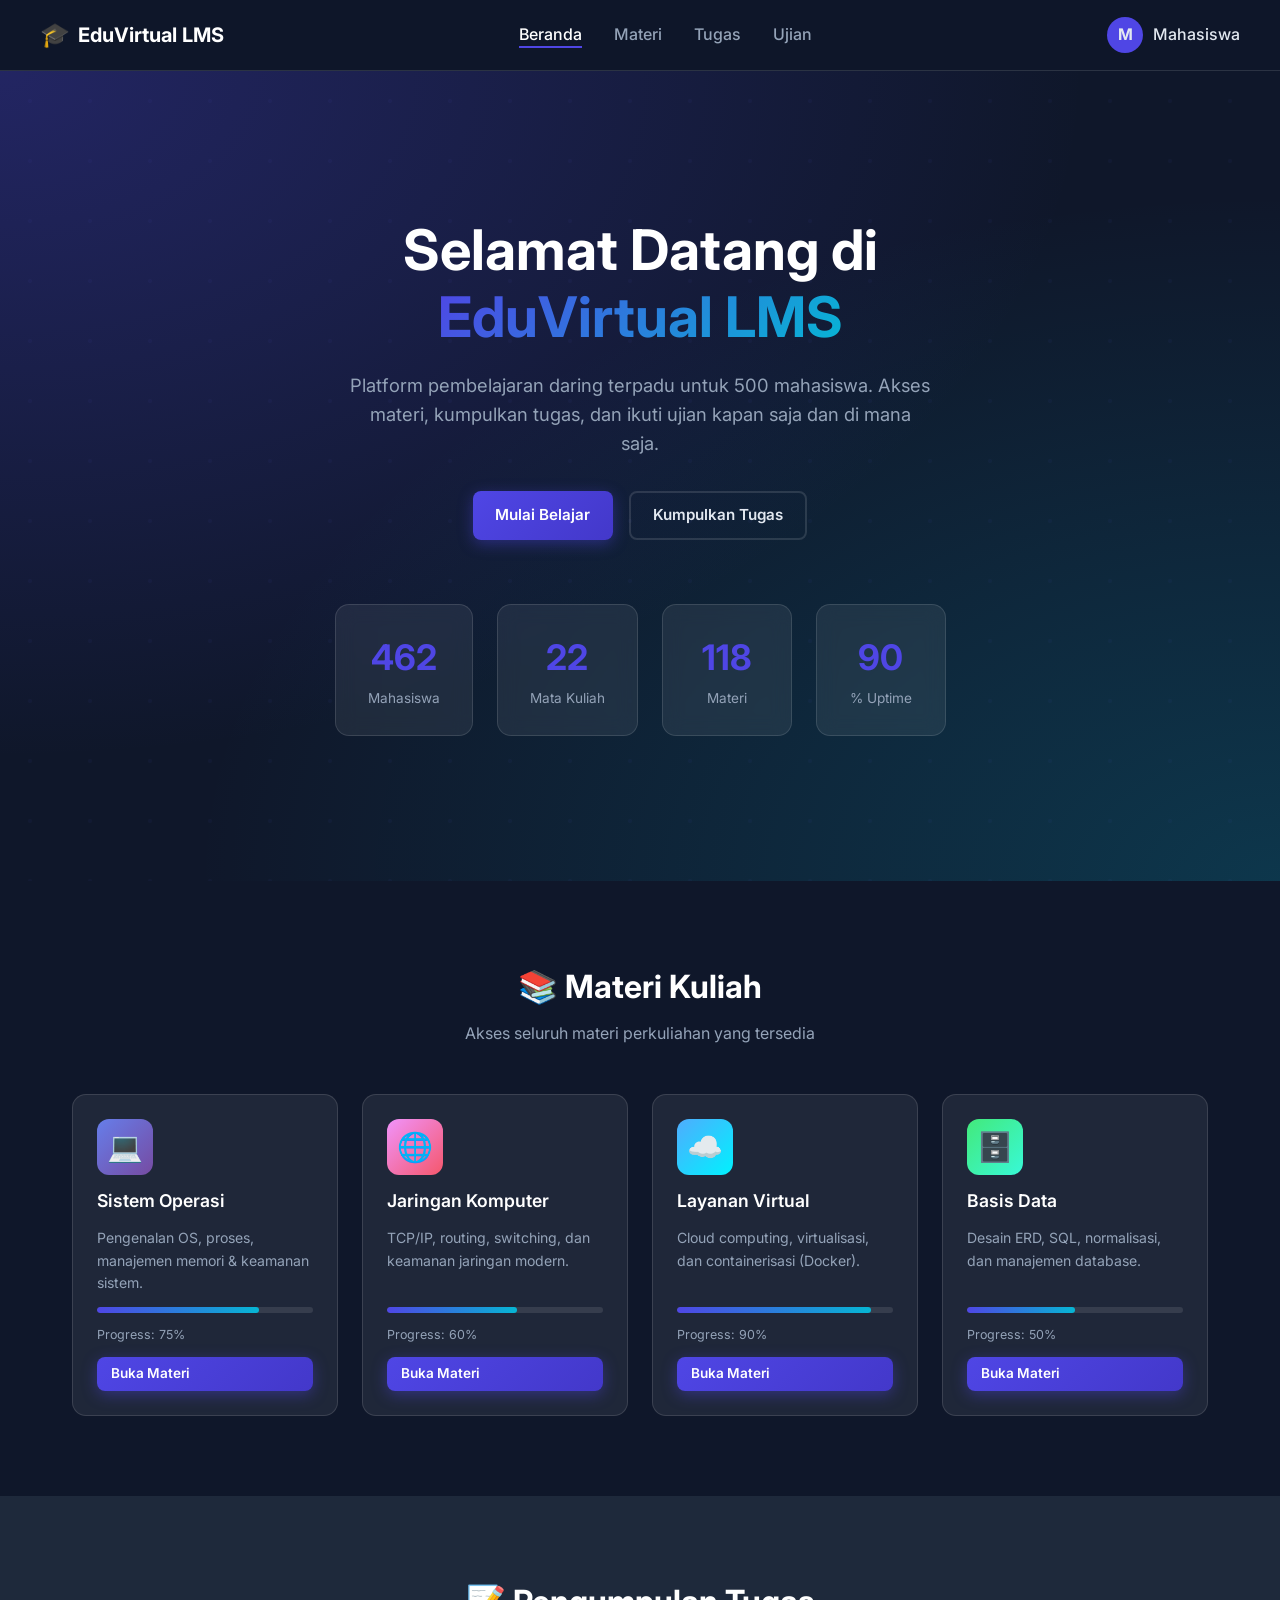
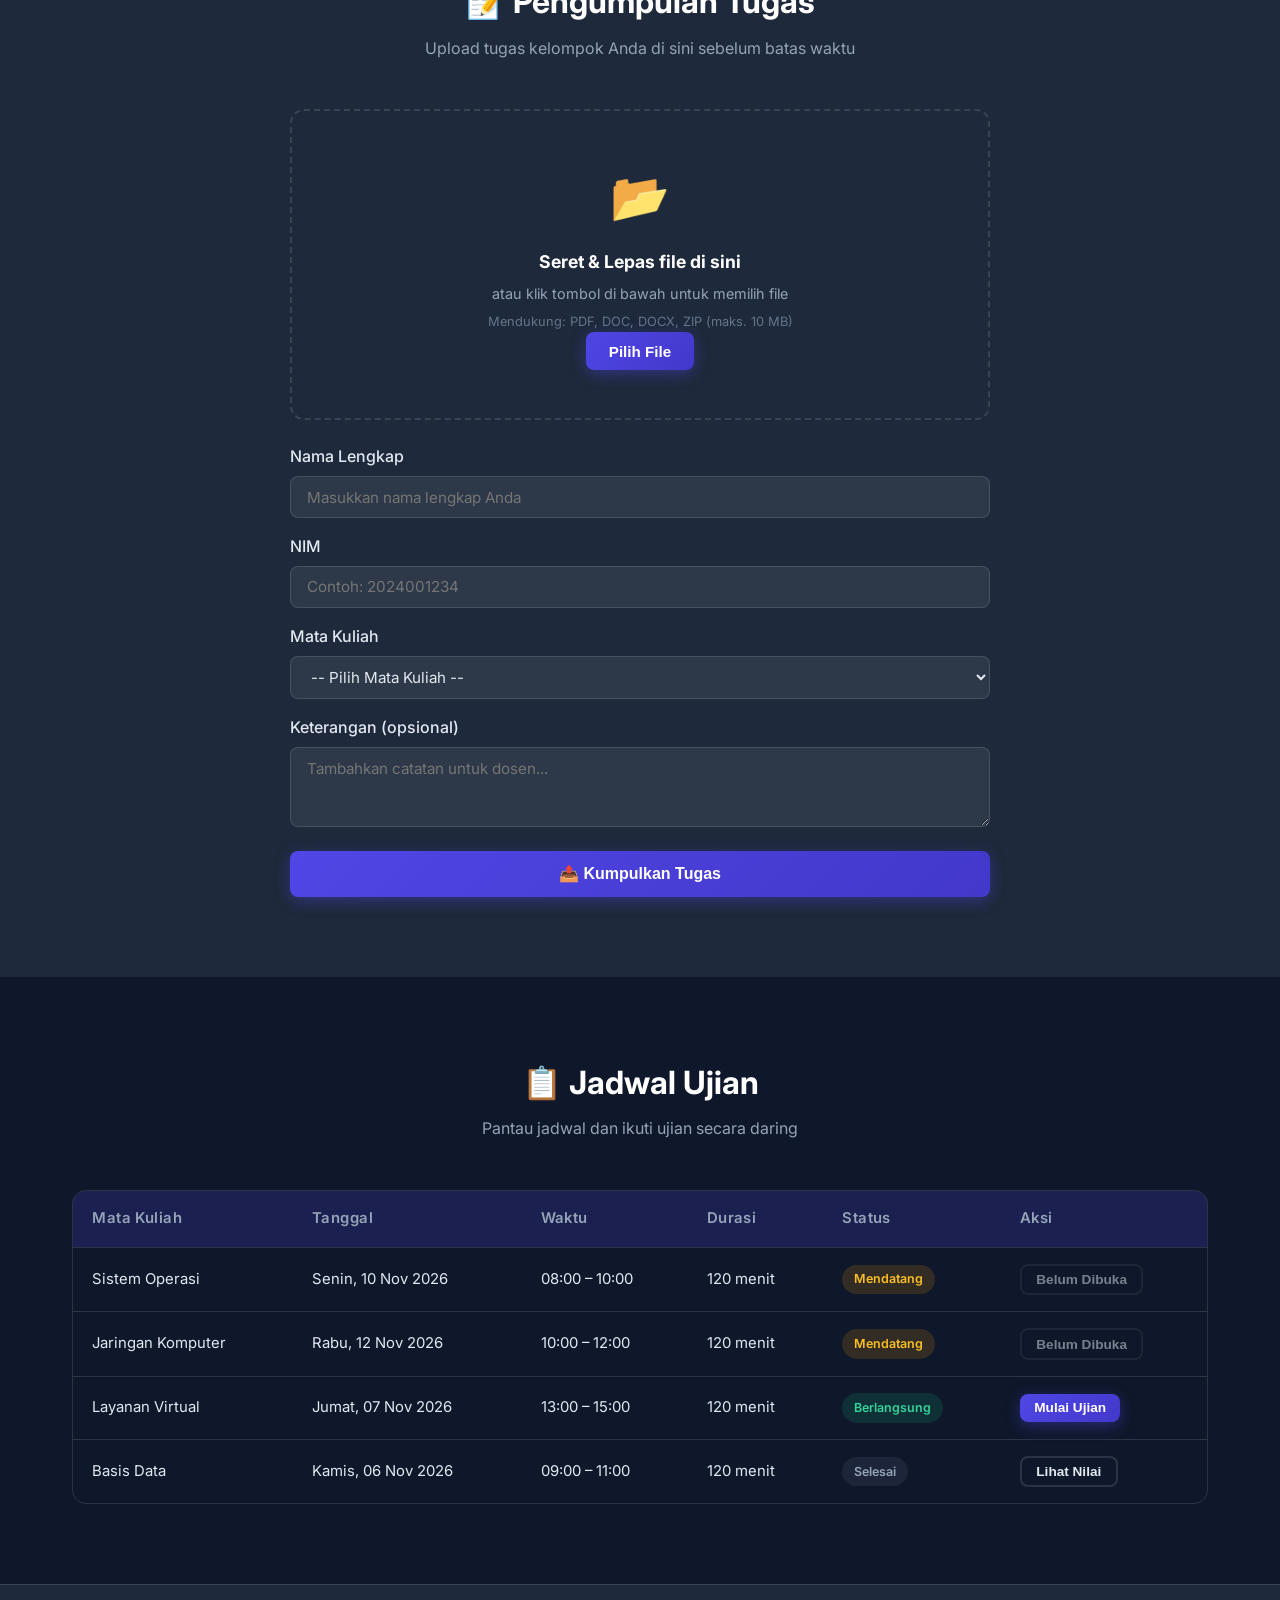
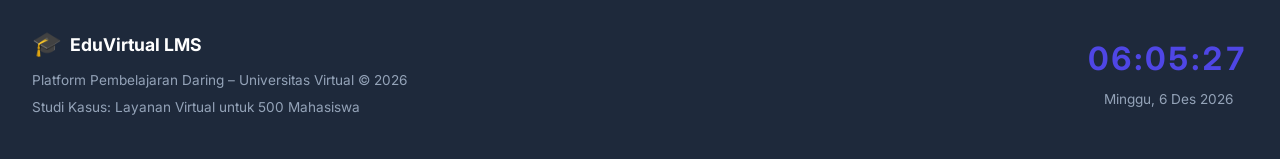
==== html/index.html @ 000f56fe "tampilan awal" ====
<!DOCTYPE html>
<html lang="id">
<head>
  <meta charset="UTF-8" />
  <meta name="viewport" content="width=device-width, initial-scale=1.0" />
  <title>Portal LMS – Pembelajaran Virtual</title>
  <link rel="stylesheet" href="style.css" />
</head>
<body>

  <!-- HEADER / NAVBAR -->
  <nav class="navbar">
    <div class="nav-brand">
      <span class="nav-icon">🎓</span>
      <span>EduVirtual LMS</span>
    </div>
    <ul class="nav-links">
      <li><a href="#beranda" class="active">Beranda</a></li>
      <li><a href="#materi">Materi</a></li>
      <li><a href="#tugas">Tugas</a></li>
      <li><a href="#ujian">Ujian</a></li>
    </ul>
    <div class="nav-user">
      <span class="avatar">M</span>
      <span class="user-name">Mahasiswa</span>
    </div>
  </nav>

  <!-- HERO SECTION -->
  <section class="hero" id="beranda">
    <div class="hero-content">
      <h1>Selamat Datang di <span class="highlight">EduVirtual LMS</span></h1>
      <p>Platform pembelajaran daring terpadu untuk 500 mahasiswa. Akses materi, kumpulkan tugas, dan ikuti ujian kapan saja dan di mana saja.</p>
      <div class="hero-buttons">
        <a href="#materi" class="btn btn-primary">Mulai Belajar</a>
        <a href="#tugas" class="btn btn-outline">Kumpulkan Tugas</a>
      </div>
    </div>
    <div class="hero-stats">
      <div class="stat-card">
        <span class="stat-number" data-target="500">0</span>
        <span class="stat-label">Mahasiswa</span>
      </div>
      <div class="stat-card">
        <span class="stat-number" data-target="24">0</span>
        <span class="stat-label">Mata Kuliah</span>
      </div>
      <div class="stat-card">
        <span class="stat-number" data-target="128">0</span>
        <span class="stat-label">Materi</span>
      </div>
      <div class="stat-card">
        <span class="stat-number" data-target="98">0</span>
        <span class="stat-label">% Uptime</span>
      </div>
    </div>
  </section>

  <!-- MATERI SECTION -->
  <section class="section" id="materi">
    <div class="section-header">
      <h2>📚 Materi Kuliah</h2>
      <p>Akses seluruh materi perkuliahan yang tersedia</p>
    </div>
    <div class="card-grid">
      <div class="course-card">
        <div class="course-icon" style="background: linear-gradient(135deg,#667eea,#764ba2);">💻</div>
        <h3>Sistem Operasi</h3>
        <p>Pengenalan OS, proses, manajemen memori & keamanan sistem.</p>
        <div class="progress-bar"><div class="progress" style="width:75%"></div></div>
        <span class="progress-label">Progress: 75%</span>
        <a href="#" class="btn btn-sm btn-primary">Buka Materi</a>
      </div>
      <div class="course-card">
        <div class="course-icon" style="background: linear-gradient(135deg,#f093fb,#f5576c);">🌐</div>
        <h3>Jaringan Komputer</h3>
        <p>TCP/IP, routing, switching, dan keamanan jaringan modern.</p>
        <div class="progress-bar"><div class="progress" style="width:60%"></div></div>
        <span class="progress-label">Progress: 60%</span>
        <a href="#" class="btn btn-sm btn-primary">Buka Materi</a>
      </div>
      <div class="course-card">
        <div class="course-icon" style="background: linear-gradient(135deg,#4facfe,#00f2fe);">☁️</div>
        <h3>Layanan Virtual</h3>
        <p>Cloud computing, virtualisasi, dan containerisasi (Docker).</p>
        <div class="progress-bar"><div class="progress" style="width:90%"></div></div>
        <span class="progress-label">Progress: 90%</span>
        <a href="#" class="btn btn-sm btn-primary">Buka Materi</a>
      </div>
      <div class="course-card">
        <div class="course-icon" style="background: linear-gradient(135deg,#43e97b,#38f9d7);">🗄️</div>
        <h3>Basis Data</h3>
        <p>Desain ERD, SQL, normalisasi, dan manajemen database.</p>
        <div class="progress-bar"><div class="progress" style="width:50%"></div></div>
        <span class="progress-label">Progress: 50%</span>
        <a href="#" class="btn btn-sm btn-primary">Buka Materi</a>
      </div>
    </div>
  </section>

  <!-- TUGAS SECTION -->
  <section class="section alt-bg" id="tugas">
    <div class="section-header">
      <h2>📝 Pengumpulan Tugas</h2>
      <p>Upload tugas kelompok Anda di sini sebelum batas waktu</p>
    </div>
    <div class="upload-wrapper">
      <div class="upload-box" id="dropZone">
        <div class="upload-icon">📂</div>
        <h3>Seret & Lepas file di sini</h3>
        <p>atau klik tombol di bawah untuk memilih file</p>
        <p class="upload-hint">Mendukung: PDF, DOC, DOCX, ZIP (maks. 10 MB)</p>
        <input type="file" id="fileInput" accept=".pdf,.doc,.docx,.zip" hidden />
        <button class="btn btn-primary" onclick="document.getElementById('fileInput').click()">Pilih File</button>
        <div id="fileInfo" class="file-info hidden"></div>
      </div>

      <div class="form-group">
        <label>Nama Lengkap</label>
        <input type="text" class="form-control" placeholder="Masukkan nama lengkap Anda" />
      </div>
      <div class="form-group">
        <label>NIM</label>
        <input type="text" class="form-control" placeholder="Contoh: 2024001234" />
      </div>
      <div class="form-group">
        <label>Mata Kuliah</label>
        <select class="form-control">
          <option>-- Pilih Mata Kuliah --</option>
          <option>Sistem Operasi</option>
          <option>Jaringan Komputer</option>
          <option>Layanan Virtual</option>
          <option>Basis Data</option>
        </select>
      </div>
      <div class="form-group">
        <label>Keterangan (opsional)</label>
        <textarea class="form-control" rows="3" placeholder="Tambahkan catatan untuk dosen..."></textarea>
      </div>
      <button class="btn btn-primary btn-full" id="submitBtn" onclick="submitTugas()">📤 Kumpulkan Tugas</button>
      <div id="successMsg" class="success-msg hidden">✅ Tugas berhasil dikumpulkan! Terima kasih.</div>
    </div>
  </section>

  <!-- UJIAN SECTION -->
  <section class="section" id="ujian">
    <div class="section-header">
      <h2>📋 Jadwal Ujian</h2>
      <p>Pantau jadwal dan ikuti ujian secara daring</p>
    </div>
    <div class="exam-table-wrapper">
      <table class="exam-table">
        <thead>
          <tr>
            <th>Mata Kuliah</th>
            <th>Tanggal</th>
            <th>Waktu</th>
            <th>Durasi</th>
            <th>Status</th>
            <th>Aksi</th>
          </tr>
        </thead>
        <tbody>
          <tr>
            <td>Sistem Operasi</td>
            <td>Senin, 10 Nov 2026</td>
            <td>08:00 – 10:00</td>
            <td>120 menit</td>
            <td><span class="badge badge-upcoming">Mendatang</span></td>
            <td><button class="btn btn-sm btn-outline" disabled>Belum Dibuka</button></td>
          </tr>
          <tr>
            <td>Jaringan Komputer</td>
            <td>Rabu, 12 Nov 2026</td>
            <td>10:00 – 12:00</td>
            <td>120 menit</td>
            <td><span class="badge badge-upcoming">Mendatang</span></td>
            <td><button class="btn btn-sm btn-outline" disabled>Belum Dibuka</button></td>
          </tr>
          <tr>
            <td>Layanan Virtual</td>
            <td>Jumat, 07 Nov 2026</td>
            <td>13:00 – 15:00</td>
            <td>120 menit</td>
            <td><span class="badge badge-open">Berlangsung</span></td>
            <td><button class="btn btn-sm btn-primary" onclick="alert('Ujian dimulai! Semangat 💪')">Mulai Ujian</button></td>
          </tr>
          <tr>
            <td>Basis Data</td>
            <td>Kamis, 06 Nov 2026</td>
            <td>09:00 – 11:00</td>
            <td>120 menit</td>
            <td><span class="badge badge-done">Selesai</span></td>
            <td><button class="btn btn-sm btn-outline">Lihat Nilai</button></td>
          </tr>
        </tbody>
      </table>
    </div>
  </section>

  <!-- FOOTER -->
  <footer class="footer">
    <div class="footer-content">
      <div class="footer-brand">
        <span class="nav-icon">🎓</span>
        <span>EduVirtual LMS</span>
      </div>
      <p>Platform Pembelajaran Daring – Universitas Virtual © 2026</p>
      <p>Studi Kasus: Layanan Virtual untuk 500 Mahasiswa</p>
    </div>
    <div class="footer-clock">
      <div id="clock" class="clock-display">--:--:--</div>
      <div id="clockDate" class="clock-date"></div>
    </div>
  </footer>

  <script src="script.js"></script>
</body>
</html>
---- html/style.css ----
/* =============================================
   EduVirtual LMS – style.css
   Tampilan Modern dengan Gradient & Glassmorphism
   ============================================= */

@import url('https://fonts.googleapis.com/css2?family=Inter:wght@300;400;500;600;700&display=swap');

/* ── RESET & BASE ── */
*, *::before, *::after { box-sizing: border-box; margin: 0; padding: 0; }

:root {
  --primary:   #4f46e5;
  --primary-h: #4338ca;
  --secondary: #06b6d4;
  --accent:    #f59e0b;
  --bg:        #0f172a;
  --bg2:       #1e293b;
  --card-bg:   rgba(255,255,255,0.07);
  --border:    rgba(255,255,255,0.12);
  --text:      #e2e8f0;
  --text-muted:#94a3b8;
  --radius:    14px;
  --shadow:    0 8px 32px rgba(0,0,0,0.4);
  --transition:0.3s ease;
}

html { scroll-behavior: smooth; }

body {
  font-family: 'Inter', sans-serif;
  background: var(--bg);
  color: var(--text);
  line-height: 1.6;
  min-height: 100vh;
}

/* ── SCROLLBAR ── */
::-webkit-scrollbar { width: 6px; }
::-webkit-scrollbar-track { background: var(--bg2); }
::-webkit-scrollbar-thumb { background: var(--primary); border-radius: 3px; }

/* ── NAVBAR ── */
.navbar {
  position: sticky;
  top: 0;
  z-index: 999;
  display: flex;
  align-items: center;
  justify-content: space-between;
  padding: 1rem 2.5rem;
  background: rgba(15,23,42,0.85);
  backdrop-filter: blur(16px);
  border-bottom: 1px solid var(--border);
}

.nav-brand {
  display: flex;
  align-items: center;
  gap: 0.5rem;
  font-size: 1.25rem;
  font-weight: 700;
  color: #fff;
}
.nav-icon { font-size: 1.5rem; }

.nav-links {
  display: flex;
  gap: 2rem;
  list-style: none;
}
.nav-links a {
  text-decoration: none;
  color: var(--text-muted);
  font-weight: 500;
  transition: color var(--transition);
  position: relative;
}
.nav-links a::after {
  content: '';
  position: absolute;
  left: 0; bottom: -4px;
  width: 0; height: 2px;
  background: var(--primary);
  transition: width var(--transition);
}
.nav-links a:hover, .nav-links a.active { color: #fff; }
.nav-links a:hover::after, .nav-links a.active::after { width: 100%; }

.nav-user {
  display: flex;
  align-items: center;
  gap: 0.6rem;
}
.avatar {
  width: 36px; height: 36px;
  background: var(--primary);
  border-radius: 50%;
  display: flex; align-items: center; justify-content: center;
  font-weight: 700;
  font-size: 1rem;
}
.user-name { font-weight: 500; color: var(--text); }

/* ── HERO SECTION ── */
.hero {
  min-height: 90vh;
  display: flex;
  flex-direction: column;
  align-items: center;
  justify-content: center;
  text-align: center;
  padding: 4rem 2rem;
  background: 
    radial-gradient(ellipse at top left, rgba(79,70,229,0.3) 0%, transparent 60%),
    radial-gradient(ellipse at bottom right, rgba(6,182,212,0.2) 0%, transparent 60%),
    var(--bg);
  position: relative;
  overflow: hidden;
}

.hero::before {
  content: '';
  position: absolute;
  inset: 0;
  background: url("data:image/svg+xml,%3Csvg width='60' height='60' viewBox='0 0 60 60' xmlns='http://www.w3.org/2000/svg'%3E%3Cg fill='none' fill-rule='evenodd'%3E%3Cg fill='%234f46e5' fill-opacity='0.05'%3E%3Ccircle cx='30' cy='30' r='2'/%3E%3C/g%3E%3C/g%3E%3C/svg%3E");
  pointer-events: none;
}

.hero-content { max-width: 700px; position: relative; z-index: 1; }

.hero h1 {
  font-size: clamp(2rem, 5vw, 3.5rem);
  font-weight: 700;
  line-height: 1.2;
  margin-bottom: 1.2rem;
  color: #fff;
}
.highlight {
  background: linear-gradient(135deg, var(--primary), var(--secondary));
  -webkit-background-clip: text;
  -webkit-text-fill-color: transparent;
  background-clip: text;
}

.hero p {
  font-size: 1.15rem;
  color: var(--text-muted);
  max-width: 580px;
  margin: 0 auto 2rem;
}

.hero-buttons {
  display: flex;
  gap: 1rem;
  justify-content: center;
  flex-wrap: wrap;
}

/* ── STAT CARDS ── */
.hero-stats {
  display: flex;
  gap: 1.5rem;
  margin-top: 4rem;
  flex-wrap: wrap;
  justify-content: center;
  position: relative;
  z-index: 1;
}

.stat-card {
  background: var(--card-bg);
  border: 1px solid var(--border);
  backdrop-filter: blur(10px);
  border-radius: var(--radius);
  padding: 1.5rem 2rem;
  text-align: center;
  min-width: 130px;
  transition: transform var(--transition), box-shadow var(--transition);
}
.stat-card:hover {
  transform: translateY(-6px);
  box-shadow: 0 12px 40px rgba(79,70,229,0.3);
}
.stat-number {
  display: block;
  font-size: 2.2rem;
  font-weight: 700;
  color: var(--primary);
}
.stat-label {
  font-size: 0.85rem;
  color: var(--text-muted);
  margin-top: 0.25rem;
}

/* ── BUTTONS ── */
.btn {
  display: inline-flex;
  align-items: center;
  gap: 0.4rem;
  padding: 0.65rem 1.4rem;
  border-radius: 8px;
  font-weight: 600;
  font-size: 0.95rem;
  cursor: pointer;
  border: none;
  text-decoration: none;
  transition: all var(--transition);
}
.btn-primary {
  background: linear-gradient(135deg, var(--primary), var(--primary-h));
  color: #fff;
  box-shadow: 0 4px 15px rgba(79,70,229,0.4);
}
.btn-primary:hover {
  transform: translateY(-2px);
  box-shadow: 0 6px 20px rgba(79,70,229,0.5);
}
.btn-outline {
  background: transparent;
  color: var(--text);
  border: 2px solid var(--border);
}
.btn-outline:hover {
  border-color: var(--primary);
  color: var(--primary);
}
.btn-sm { padding: 0.4rem 0.9rem; font-size: 0.85rem; }
.btn-full { width: 100%; justify-content: center; padding: 0.85rem; font-size: 1rem; }
.btn:disabled { opacity: 0.5; cursor: not-allowed; transform: none; }

/* ── SECTIONS ── */
.section {
  padding: 5rem 2rem;
  max-width: 1200px;
  margin: 0 auto;
}

.alt-bg {
  max-width: 100%;
  background: var(--bg2);
  padding: 5rem 2rem;
}
.alt-bg .upload-wrapper,
.alt-bg .section-header {
  max-width: 700px;
  margin-left: auto;
  margin-right: auto;
}

.section-header {
  text-align: center;
  margin-bottom: 3rem;
}
.section-header h2 {
  font-size: 2rem;
  font-weight: 700;
  color: #fff;
  margin-bottom: 0.5rem;
}
.section-header p { color: var(--text-muted); }

/* ── COURSE CARDS ── */
.card-grid {
  display: grid;
  grid-template-columns: repeat(auto-fit, minmax(240px, 1fr));
  gap: 1.5rem;
}

.course-card {
  background: var(--card-bg);
  border: 1px solid var(--border);
  border-radius: var(--radius);
  padding: 1.5rem;
  display: flex;
  flex-direction: column;
  gap: 0.75rem;
  transition: transform var(--transition), box-shadow var(--transition);
}
.course-card:hover {
  transform: translateY(-6px);
  box-shadow: var(--shadow);
}
.course-icon {
  width: 56px; height: 56px;
  border-radius: 12px;
  display: flex; align-items: center; justify-content: center;
  font-size: 1.8rem;
}
.course-card h3 { font-size: 1.1rem; font-weight: 600; color: #fff; }
.course-card p  { font-size: 0.88rem; color: var(--text-muted); flex: 1; }

.progress-bar {
  height: 6px;
  background: rgba(255,255,255,0.1);
  border-radius: 3px;
  overflow: hidden;
}
.progress {
  height: 100%;
  background: linear-gradient(90deg, var(--primary), var(--secondary));
  border-radius: 3px;
  transition: width 1s ease;
}
.progress-label { font-size: 0.78rem; color: var(--text-muted); }

/* ── UPLOAD / TUGAS ── */
.upload-box {
  border: 2px dashed var(--border);
  border-radius: var(--radius);
  padding: 3rem 2rem;
  text-align: center;
  margin-bottom: 1.5rem;
  transition: border-color var(--transition), background var(--transition);
  cursor: pointer;
}
.upload-box.dragging {
  border-color: var(--primary);
  background: rgba(79,70,229,0.08);
}
.upload-icon { font-size: 3rem; margin-bottom: 0.75rem; }
.upload-box h3 { font-size: 1.1rem; color: #fff; margin-bottom: 0.4rem; }
.upload-box p  { color: var(--text-muted); font-size: 0.9rem; }
.upload-hint   { font-size: 0.8rem !important; margin-top: 0.4rem; color: #64748b !important; }

.file-info {
  margin-top: 1rem;
  padding: 0.75rem 1rem;
  background: rgba(79,70,229,0.15);
  border: 1px solid var(--primary);
  border-radius: 8px;
  color: #a5b4fc;
  font-size: 0.9rem;
}

.form-group { margin-bottom: 1rem; }
.form-group label { display: block; margin-bottom: 0.4rem; font-weight: 500; color: var(--text); }
.form-control {
  width: 100%;
  padding: 0.65rem 1rem;
  background: var(--card-bg);
  border: 1px solid var(--border);
  border-radius: 8px;
  color: var(--text);
  font-size: 0.95rem;
  font-family: inherit;
  outline: none;
  transition: border-color var(--transition);
}
.form-control:focus { border-color: var(--primary); }
select.form-control option { background: var(--bg2); }

.success-msg {
  margin-top: 1rem;
  padding: 0.9rem;
  background: rgba(16,185,129,0.15);
  border: 1px solid #10b981;
  border-radius: 8px;
  text-align: center;
  color: #6ee7b7;
  font-weight: 600;
}

/* ── EXAM TABLE ── */
.exam-table-wrapper { overflow-x: auto; border-radius: var(--radius); border: 1px solid var(--border); }

.exam-table {
  width: 100%;
  border-collapse: collapse;
  font-size: 0.93rem;
}
.exam-table thead { background: rgba(79,70,229,0.2); }
.exam-table th {
  padding: 1rem 1.2rem;
  text-align: left;
  color: var(--text-muted);
  font-weight: 600;
  letter-spacing: 0.03em;
}
.exam-table td {
  padding: 1rem 1.2rem;
  border-top: 1px solid var(--border);
  color: var(--text);
}
.exam-table tbody tr:hover { background: rgba(255,255,255,0.03); }

/* ── BADGES ── */
.badge {
  display: inline-block;
  padding: 0.3rem 0.75rem;
  border-radius: 999px;
  font-size: 0.78rem;
  font-weight: 600;
}
.badge-upcoming { background: rgba(245,158,11,0.15); color: #fbbf24; }
.badge-open     { background: rgba(16,185,129,0.15); color: #34d399; }
.badge-done     { background: rgba(100,116,139,0.15); color: #94a3b8; }

/* ── FOOTER ── */
.footer {
  background: var(--bg2);
  border-top: 1px solid var(--border);
  padding: 2.5rem 2rem;
  display: flex;
  align-items: center;
  justify-content: space-between;
  flex-wrap: wrap;
  gap: 1.5rem;
}
.footer-brand {
  display: flex;
  align-items: center;
  gap: 0.5rem;
  font-size: 1.1rem;
  font-weight: 700;
  color: #fff;
  margin-bottom: 0.4rem;
}
.footer-content p { font-size: 0.85rem; color: var(--text-muted); margin-top: 0.3rem; }

.clock-display {
  font-size: 2rem;
  font-weight: 700;
  color: var(--primary);
  font-variant-numeric: tabular-nums;
  letter-spacing: 2px;
}
.clock-date {
  font-size: 0.85rem;
  color: var(--text-muted);
  text-align: center;
  margin-top: 0.3rem;
}

/* ── UTILITY ── */
.hidden { display: none; }

/* ── RESPONSIVE ── */
@media (max-width: 768px) {
  .navbar { padding: 0.9rem 1.2rem; gap: 0.5rem; }
  .nav-links { display: none; }
  .hero-stats { gap: 1rem; }
  .stat-card { min-width: 100px; padding: 1rem 1.2rem; }
  .footer { flex-direction: column; align-items: flex-start; }
}
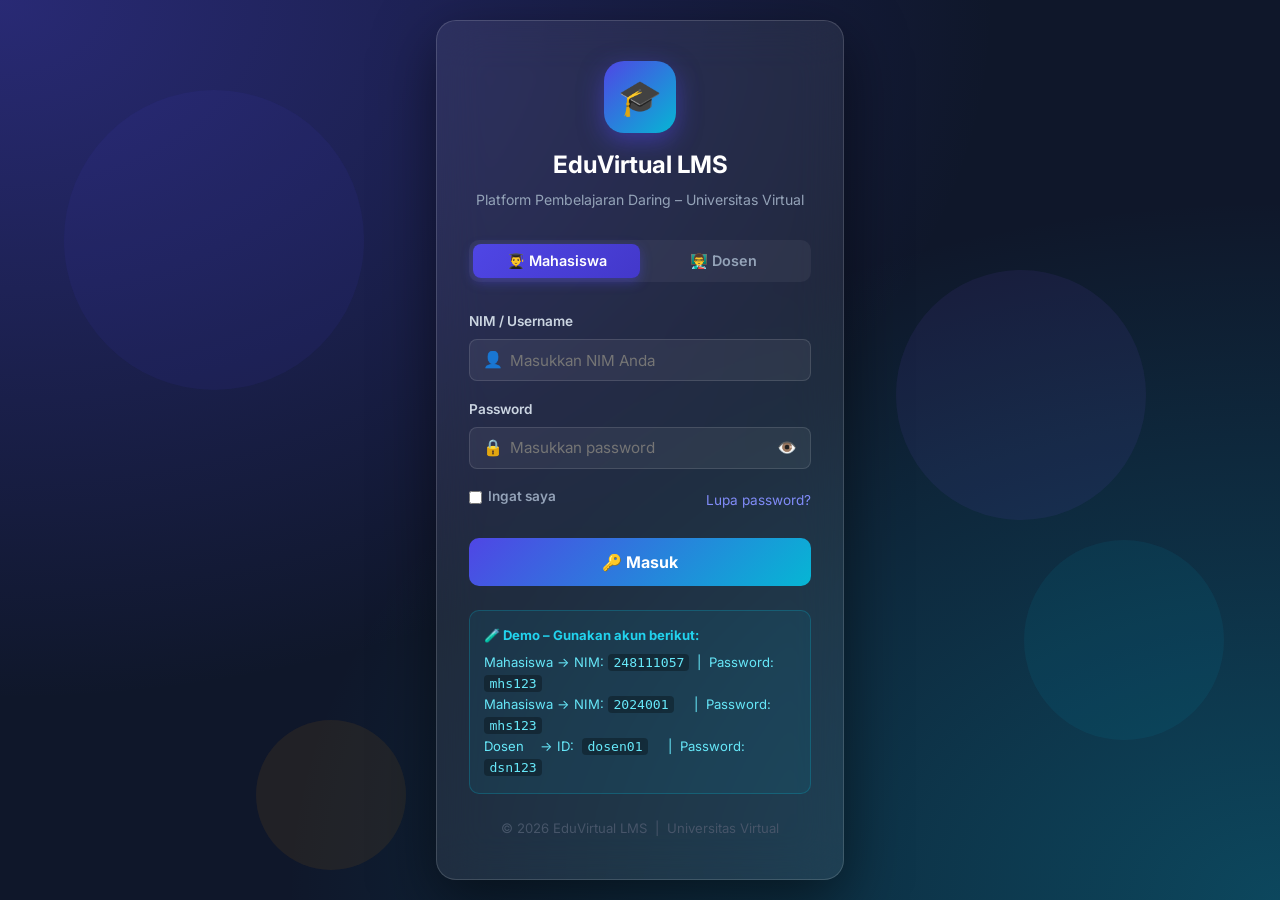
==== commit a95b8738: "Menambahkan halaman login dan autentikasi" ====
--- a/html/index.html
+++ b/html/index.html
@@ -21,14 +21,16 @@
       <li><a href="#ujian">Ujian</a></li>
     </ul>
     <div class="nav-user">
-      <span class="avatar">M</span>
-      <span class="user-name">Mahasiswa</span>
+      <span class="avatar" id="navAvatar">?</span>
+      <span class="user-name" id="navName">–</span>
+      <button class="btn btn-sm btn-logout" id="btnLogout" onclick="logout()" title="Keluar">🚪 Keluar</button>
     </div>
   </nav>
 
   <!-- HERO SECTION -->
   <section class="hero" id="beranda">
     <div class="hero-content">
+      <p class="hero-greeting" id="heroGreeting">Selamat datang! 👋</p>
       <h1>Selamat Datang di <span class="highlight">EduVirtual LMS</span></h1>
       <p>Platform pembelajaran daring terpadu untuk 500 mahasiswa. Akses materi, kumpulkan tugas, dan ikuti ujian kapan saja dan di mana saja.</p>
       <div class="hero-buttons">
@@ -66,7 +68,7 @@
       <div class="course-card">
         <div class="course-icon" style="background: linear-gradient(135deg,#667eea,#764ba2);">💻</div>
         <h3>Sistem Operasi</h3>
-        <p>Pengenalan OS, proses, manajemen memori & keamanan sistem.</p>
+        <p>Pengenalan OS, proses, manajemen memori &amp; keamanan sistem.</p>
         <div class="progress-bar"><div class="progress" style="width:75%"></div></div>
         <span class="progress-label">Progress: 75%</span>
         <a href="#" class="btn btn-sm btn-primary">Buka Materi</a>
@@ -107,7 +109,7 @@
     <div class="upload-wrapper">
       <div class="upload-box" id="dropZone">
         <div class="upload-icon">📂</div>
-        <h3>Seret & Lepas file di sini</h3>
+        <h3>Seret &amp; Lepas file di sini</h3>
         <p>atau klik tombol di bawah untuk memilih file</p>
         <p class="upload-hint">Mendukung: PDF, DOC, DOCX, ZIP (maks. 10 MB)</p>
         <input type="file" id="fileInput" accept=".pdf,.doc,.docx,.zip" hidden />
@@ -117,15 +119,15 @@
 
       <div class="form-group">
         <label>Nama Lengkap</label>
-        <input type="text" class="form-control" placeholder="Masukkan nama lengkap Anda" />
+        <input type="text" id="namaInput" class="form-control" placeholder="Masukkan nama lengkap Anda" />
       </div>
       <div class="form-group">
         <label>NIM</label>
-        <input type="text" class="form-control" placeholder="Contoh: 2024001234" />
+        <input type="text" id="nimInput" class="form-control" placeholder="Contoh: 2024001234" />
       </div>
       <div class="form-group">
         <label>Mata Kuliah</label>
-        <select class="form-control">
+        <select class="form-control" id="matkulSelect">
           <option>-- Pilih Mata Kuliah --</option>
           <option>Sistem Operasi</option>
           <option>Jaringan Komputer</option>
@@ -214,6 +216,8 @@
     </div>
   </footer>
 
+  <!-- Load auth first (provides requireAuth & logout), then UI script -->
+  <script src="auth.js"></script>
   <script src="script.js"></script>
 </body>
 </html>
--- a/html/style.css
+++ b/html/style.css
@@ -101,6 +101,32 @@
 }
 .user-name { font-weight: 500; color: var(--text); }
 
+.btn-logout {
+  background: rgba(239,68,68,0.15);
+  color: #fca5a5;
+  border: 1px solid rgba(239,68,68,0.3);
+  margin-left: 0.5rem;
+  font-size: 0.8rem;
+  padding: 0.35rem 0.8rem;
+  border-radius: 7px;
+  cursor: pointer;
+  transition: all 0.3s;
+  font-family: 'Inter', sans-serif;
+  font-weight: 600;
+}
+.btn-logout:hover {
+  background: rgba(239,68,68,0.3);
+  color: #fff;
+}
+
+.hero-greeting {
+  font-size: 1rem;
+  color: #a5b4fc;
+  font-weight: 500;
+  margin-bottom: 0.5rem;
+  letter-spacing: 0.03em;
+}
+
 /* ── HERO SECTION ── */
 .hero {
   min-height: 90vh;
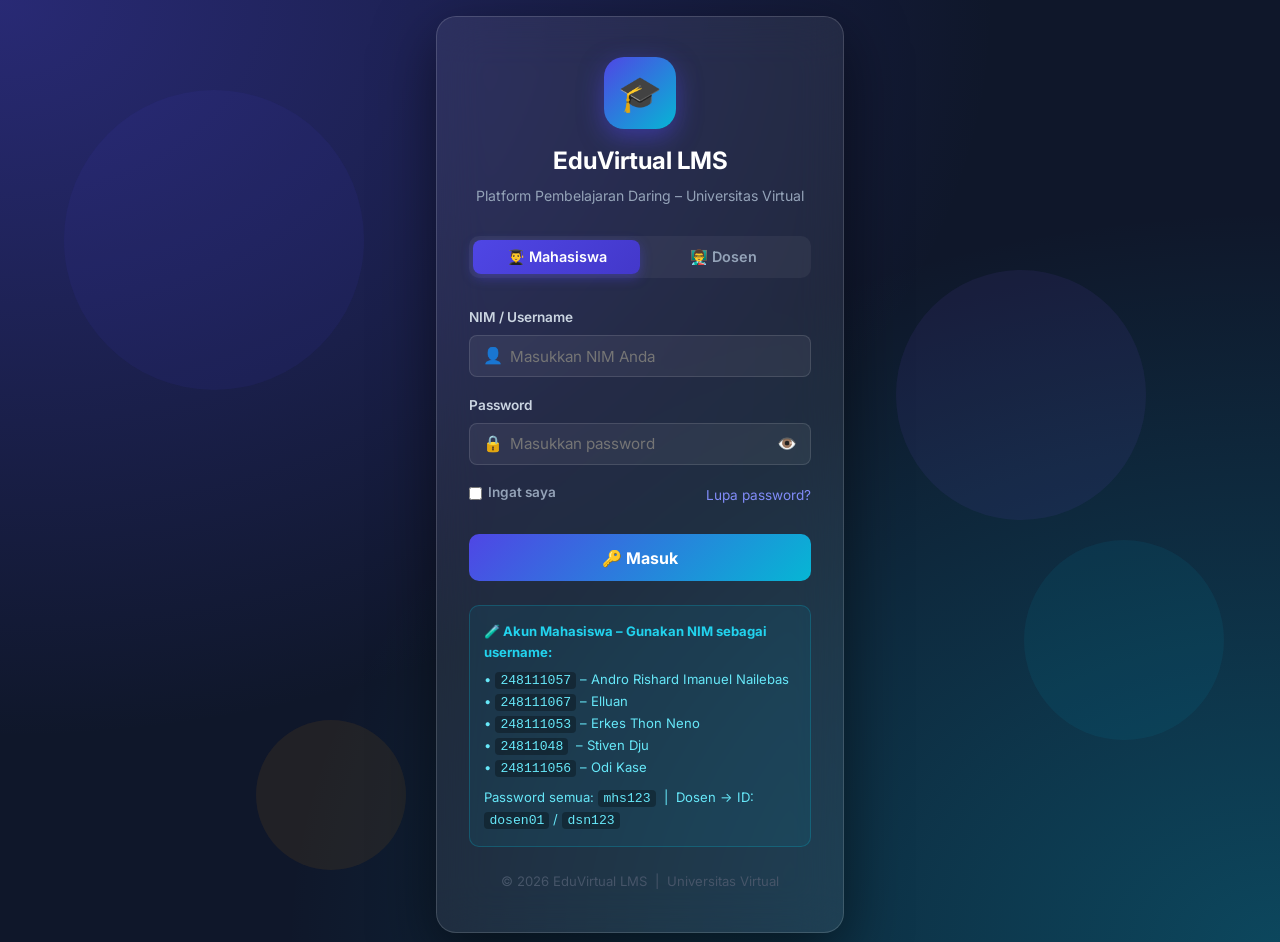
==== commit a4cadc05: "penambahan login" ====
--- a/html/index.html
+++ b/html/index.html
@@ -1,223 +1,311 @@
-<!DOCTYPE html>
+<!doctype html>
 <html lang="id">
-<head>
-  <meta charset="UTF-8" />
-  <meta name="viewport" content="width=device-width, initial-scale=1.0" />
-  <title>Portal LMS – Pembelajaran Virtual</title>
-  <link rel="stylesheet" href="style.css" />
-</head>
-<body>
-
-  <!-- HEADER / NAVBAR -->
-  <nav class="navbar">
-    <div class="nav-brand">
-      <span class="nav-icon">🎓</span>
-      <span>EduVirtual LMS</span>
-    </div>
-    <ul class="nav-links">
-      <li><a href="#beranda" class="active">Beranda</a></li>
-      <li><a href="#materi">Materi</a></li>
-      <li><a href="#tugas">Tugas</a></li>
-      <li><a href="#ujian">Ujian</a></li>
-    </ul>
-    <div class="nav-user">
-      <span class="avatar" id="navAvatar">?</span>
-      <span class="user-name" id="navName">–</span>
-      <button class="btn btn-sm btn-logout" id="btnLogout" onclick="logout()" title="Keluar">🚪 Keluar</button>
-    </div>
-  </nav>
-
-  <!-- HERO SECTION -->
-  <section class="hero" id="beranda">
-    <div class="hero-content">
-      <p class="hero-greeting" id="heroGreeting">Selamat datang! 👋</p>
-      <h1>Selamat Datang di <span class="highlight">EduVirtual LMS</span></h1>
-      <p>Platform pembelajaran daring terpadu untuk 500 mahasiswa. Akses materi, kumpulkan tugas, dan ikuti ujian kapan saja dan di mana saja.</p>
-      <div class="hero-buttons">
-        <a href="#materi" class="btn btn-primary">Mulai Belajar</a>
-        <a href="#tugas" class="btn btn-outline">Kumpulkan Tugas</a>
-      </div>
-    </div>
-    <div class="hero-stats">
-      <div class="stat-card">
-        <span class="stat-number" data-target="500">0</span>
-        <span class="stat-label">Mahasiswa</span>
-      </div>
-      <div class="stat-card">
-        <span class="stat-number" data-target="24">0</span>
-        <span class="stat-label">Mata Kuliah</span>
-      </div>
-      <div class="stat-card">
-        <span class="stat-number" data-target="128">0</span>
-        <span class="stat-label">Materi</span>
-      </div>
-      <div class="stat-card">
-        <span class="stat-number" data-target="98">0</span>
-        <span class="stat-label">% Uptime</span>
-      </div>
-    </div>
-  </section>
-
-  <!-- MATERI SECTION -->
-  <section class="section" id="materi">
-    <div class="section-header">
-      <h2>📚 Materi Kuliah</h2>
-      <p>Akses seluruh materi perkuliahan yang tersedia</p>
-    </div>
-    <div class="card-grid">
-      <div class="course-card">
-        <div class="course-icon" style="background: linear-gradient(135deg,#667eea,#764ba2);">💻</div>
-        <h3>Sistem Operasi</h3>
-        <p>Pengenalan OS, proses, manajemen memori &amp; keamanan sistem.</p>
-        <div class="progress-bar"><div class="progress" style="width:75%"></div></div>
-        <span class="progress-label">Progress: 75%</span>
-        <a href="#" class="btn btn-sm btn-primary">Buka Materi</a>
-      </div>
-      <div class="course-card">
-        <div class="course-icon" style="background: linear-gradient(135deg,#f093fb,#f5576c);">🌐</div>
-        <h3>Jaringan Komputer</h3>
-        <p>TCP/IP, routing, switching, dan keamanan jaringan modern.</p>
-        <div class="progress-bar"><div class="progress" style="width:60%"></div></div>
-        <span class="progress-label">Progress: 60%</span>
-        <a href="#" class="btn btn-sm btn-primary">Buka Materi</a>
-      </div>
-      <div class="course-card">
-        <div class="course-icon" style="background: linear-gradient(135deg,#4facfe,#00f2fe);">☁️</div>
-        <h3>Layanan Virtual</h3>
-        <p>Cloud computing, virtualisasi, dan containerisasi (Docker).</p>
-        <div class="progress-bar"><div class="progress" style="width:90%"></div></div>
-        <span class="progress-label">Progress: 90%</span>
-        <a href="#" class="btn btn-sm btn-primary">Buka Materi</a>
-      </div>
-      <div class="course-card">
-        <div class="course-icon" style="background: linear-gradient(135deg,#43e97b,#38f9d7);">🗄️</div>
-        <h3>Basis Data</h3>
-        <p>Desain ERD, SQL, normalisasi, dan manajemen database.</p>
-        <div class="progress-bar"><div class="progress" style="width:50%"></div></div>
-        <span class="progress-label">Progress: 50%</span>
-        <a href="#" class="btn btn-sm btn-primary">Buka Materi</a>
-      </div>
-    </div>
-  </section>
-
-  <!-- TUGAS SECTION -->
-  <section class="section alt-bg" id="tugas">
-    <div class="section-header">
-      <h2>📝 Pengumpulan Tugas</h2>
-      <p>Upload tugas kelompok Anda di sini sebelum batas waktu</p>
-    </div>
-    <div class="upload-wrapper">
-      <div class="upload-box" id="dropZone">
-        <div class="upload-icon">📂</div>
-        <h3>Seret &amp; Lepas file di sini</h3>
-        <p>atau klik tombol di bawah untuk memilih file</p>
-        <p class="upload-hint">Mendukung: PDF, DOC, DOCX, ZIP (maks. 10 MB)</p>
-        <input type="file" id="fileInput" accept=".pdf,.doc,.docx,.zip" hidden />
-        <button class="btn btn-primary" onclick="document.getElementById('fileInput').click()">Pilih File</button>
-        <div id="fileInfo" class="file-info hidden"></div>
-      </div>
-
-      <div class="form-group">
-        <label>Nama Lengkap</label>
-        <input type="text" id="namaInput" class="form-control" placeholder="Masukkan nama lengkap Anda" />
-      </div>
-      <div class="form-group">
-        <label>NIM</label>
-        <input type="text" id="nimInput" class="form-control" placeholder="Contoh: 2024001234" />
-      </div>
-      <div class="form-group">
-        <label>Mata Kuliah</label>
-        <select class="form-control" id="matkulSelect">
-          <option>-- Pilih Mata Kuliah --</option>
-          <option>Sistem Operasi</option>
-          <option>Jaringan Komputer</option>
-          <option>Layanan Virtual</option>
-          <option>Basis Data</option>
-        </select>
-      </div>
-      <div class="form-group">
-        <label>Keterangan (opsional)</label>
-        <textarea class="form-control" rows="3" placeholder="Tambahkan catatan untuk dosen..."></textarea>
-      </div>
-      <button class="btn btn-primary btn-full" id="submitBtn" onclick="submitTugas()">📤 Kumpulkan Tugas</button>
-      <div id="successMsg" class="success-msg hidden">✅ Tugas berhasil dikumpulkan! Terima kasih.</div>
-    </div>
-  </section>
-
-  <!-- UJIAN SECTION -->
-  <section class="section" id="ujian">
-    <div class="section-header">
-      <h2>📋 Jadwal Ujian</h2>
-      <p>Pantau jadwal dan ikuti ujian secara daring</p>
-    </div>
-    <div class="exam-table-wrapper">
-      <table class="exam-table">
-        <thead>
-          <tr>
-            <th>Mata Kuliah</th>
-            <th>Tanggal</th>
-            <th>Waktu</th>
-            <th>Durasi</th>
-            <th>Status</th>
-            <th>Aksi</th>
-          </tr>
-        </thead>
-        <tbody>
-          <tr>
-            <td>Sistem Operasi</td>
-            <td>Senin, 10 Nov 2026</td>
-            <td>08:00 – 10:00</td>
-            <td>120 menit</td>
-            <td><span class="badge badge-upcoming">Mendatang</span></td>
-            <td><button class="btn btn-sm btn-outline" disabled>Belum Dibuka</button></td>
-          </tr>
-          <tr>
-            <td>Jaringan Komputer</td>
-            <td>Rabu, 12 Nov 2026</td>
-            <td>10:00 – 12:00</td>
-            <td>120 menit</td>
-            <td><span class="badge badge-upcoming">Mendatang</span></td>
-            <td><button class="btn btn-sm btn-outline" disabled>Belum Dibuka</button></td>
-          </tr>
-          <tr>
-            <td>Layanan Virtual</td>
-            <td>Jumat, 07 Nov 2026</td>
-            <td>13:00 – 15:00</td>
-            <td>120 menit</td>
-            <td><span class="badge badge-open">Berlangsung</span></td>
-            <td><button class="btn btn-sm btn-primary" onclick="alert('Ujian dimulai! Semangat 💪')">Mulai Ujian</button></td>
-          </tr>
-          <tr>
-            <td>Basis Data</td>
-            <td>Kamis, 06 Nov 2026</td>
-            <td>09:00 – 11:00</td>
-            <td>120 menit</td>
-            <td><span class="badge badge-done">Selesai</span></td>
-            <td><button class="btn btn-sm btn-outline">Lihat Nilai</button></td>
-          </tr>
-        </tbody>
-      </table>
-    </div>
-  </section>
-
-  <!-- FOOTER -->
-  <footer class="footer">
-    <div class="footer-content">
-      <div class="footer-brand">
+  <head>
+    <meta charset="UTF-8" />
+    <meta name="viewport" content="width=device-width, initial-scale=1.0" />
+    <title>Portal LMS – Pembelajaran Virtual</title>
+    <link rel="stylesheet" href="style.css" />
+  </head>
+  <body>
+    <!-- HEADER / NAVBAR -->
+    <nav class="navbar">
+      <div class="nav-brand">
         <span class="nav-icon">🎓</span>
         <span>EduVirtual LMS</span>
       </div>
-      <p>Platform Pembelajaran Daring – Universitas Virtual © 2026</p>
-      <p>Studi Kasus: Layanan Virtual untuk 500 Mahasiswa</p>
-    </div>
-    <div class="footer-clock">
-      <div id="clock" class="clock-display">--:--:--</div>
-      <div id="clockDate" class="clock-date"></div>
-    </div>
-  </footer>
-
-  <!-- Load auth first (provides requireAuth & logout), then UI script -->
-  <script src="auth.js"></script>
-  <script src="script.js"></script>
-</body>
+      <ul class="nav-links">
+        <li><a href="#beranda" class="active">Beranda</a></li>
+        <li><a href="#materi">Materi</a></li>
+        <li><a href="#tugas">Tugas</a></li>
+        <li><a href="#ujian">Ujian</a></li>
+      </ul>
+      <div class="nav-user">
+        <span class="avatar" id="navAvatar">?</span>
+        <span class="user-name" id="navName">–</span>
+        <button
+          class="btn btn-sm btn-logout"
+          id="btnLogout"
+          onclick="logout()"
+          title="Keluar"
+        >
+          🚪 Keluar
+        </button>
+      </div>
+    </nav>
+
+    <!-- HERO SECTION -->
+    <section class="hero" id="beranda">
+      <div class="hero-content">
+        <p class="hero-greeting" id="heroGreeting">Selamat datang! 👋</p>
+        <h1>Selamat Datang di <span class="highlight">EduVirtual LMS</span></h1>
+        <p>
+          Platform pembelajaran daring terpadu untuk 500 mahasiswa. Akses
+          materi, kumpulkan tugas, dan ikuti ujian kapan saja dan di mana saja.
+        </p>
+        <div class="hero-buttons">
+          <a href="#materi" class="btn btn-primary">Mulai Belajar</a>
+          <a href="#tugas" class="btn btn-outline">Kumpulkan Tugas</a>
+        </div>
+      </div>
+      <div class="hero-stats">
+        <div class="stat-card">
+          <span class="stat-number" data-target="500">0</span>
+          <span class="stat-label">Mahasiswa</span>
+        </div>
+        <div class="stat-card">
+          <span class="stat-number" data-target="24">0</span>
+          <span class="stat-label">Mata Kuliah</span>
+        </div>
+        <div class="stat-card">
+          <span class="stat-number" data-target="128">0</span>
+          <span class="stat-label">Materi</span>
+        </div>
+        <div class="stat-card">
+          <span class="stat-number" data-target="98">0</span>
+          <span class="stat-label">% Uptime</span>
+        </div>
+      </div>
+    </section>
+
+    <!-- MATERI SECTION -->
+    <section class="section" id="materi">
+      <div class="section-header">
+        <h2>📚 Materi Kuliah</h2>
+        <p>Akses seluruh materi perkuliahan yang tersedia</p>
+      </div>
+      <div class="card-grid">
+        <div class="course-card">
+          <div
+            class="course-icon"
+            style="background: linear-gradient(135deg, #667eea, #764ba2)"
+          >
+            💻
+          </div>
+          <h3>Sistem Operasi</h3>
+          <p>Pengenalan OS, proses, manajemen memori &amp; keamanan sistem.</p>
+          <div class="progress-bar">
+            <div class="progress" style="width: 75%"></div>
+          </div>
+          <span class="progress-label">Progress: 75%</span>
+          <a href="#" class="btn btn-sm btn-primary">Buka Materi</a>
+        </div>
+        <div class="course-card">
+          <div
+            class="course-icon"
+            style="background: linear-gradient(135deg, #f093fb, #f5576c)"
+          >
+            🌐
+          </div>
+          <h3>Jaringan Komputer</h3>
+          <p>TCP/IP, routing, switching, dan keamanan jaringan modern.</p>
+          <div class="progress-bar">
+            <div class="progress" style="width: 60%"></div>
+          </div>
+          <span class="progress-label">Progress: 60%</span>
+          <a href="#" class="btn btn-sm btn-primary">Buka Materi</a>
+        </div>
+        <div class="course-card">
+          <div
+            class="course-icon"
+            style="background: linear-gradient(135deg, #4facfe, #00f2fe)"
+          >
+            ☁️
+          </div>
+          <h3>Layanan Virtual</h3>
+          <p>Cloud computing, virtualisasi, dan containerisasi (Docker).</p>
+          <div class="progress-bar">
+            <div class="progress" style="width: 90%"></div>
+          </div>
+          <span class="progress-label">Progress: 90%</span>
+          <a href="#" class="btn btn-sm btn-primary">Buka Materi</a>
+        </div>
+        <div class="course-card">
+          <div
+            class="course-icon"
+            style="background: linear-gradient(135deg, #43e97b, #38f9d7)"
+          >
+            🗄️
+          </div>
+          <h3>Basis Data</h3>
+          <p>Desain ERD, SQL, normalisasi, dan manajemen database.</p>
+          <div class="progress-bar">
+            <div class="progress" style="width: 50%"></div>
+          </div>
+          <span class="progress-label">Progress: 50%</span>
+          <a href="#" class="btn btn-sm btn-primary">Buka Materi</a>
+        </div>
+      </div>
+    </section>
+
+    <!-- TUGAS SECTION -->
+    <section class="section alt-bg" id="tugas">
+      <div class="section-header">
+        <h2>📝 Pengumpulan Tugas</h2>
+        <p>Upload tugas kelompok Anda di sini sebelum batas waktu</p>
+      </div>
+      <div class="upload-wrapper">
+        <div class="upload-box" id="dropZone">
+          <div class="upload-icon">📂</div>
+          <h3>Seret &amp; Lepas file di sini</h3>
+          <p>atau klik tombol di bawah untuk memilih file</p>
+          <p class="upload-hint">
+            Mendukung: PDF, DOC, DOCX, ZIP (maks. 10 MB)
+          </p>
+          <input
+            type="file"
+            id="fileInput"
+            accept=".pdf,.doc,.docx,.zip"
+            hidden
+          />
+          <button
+            class="btn btn-primary"
+            onclick="document.getElementById('fileInput').click()"
+          >
+            Pilih File
+          </button>
+          <div id="fileInfo" class="file-info hidden"></div>
+        </div>
+
+        <div class="form-group">
+          <label>Nama Lengkap</label>
+          <input
+            type="text"
+            id="namaInput"
+            class="form-control"
+            placeholder="Masukkan nama lengkap Anda"
+          />
+        </div>
+        <div class="form-group">
+          <label>NIM</label>
+          <input
+            type="text"
+            id="nimInput"
+            class="form-control"
+            placeholder="Contoh: 2024001234"
+          />
+        </div>
+        <div class="form-group">
+          <label>Mata Kuliah</label>
+          <select class="form-control" id="matkulSelect">
+            <option>-- Pilih Mata Kuliah --</option>
+            <option>Sistem Operasi</option>
+            <option>Jaringan Komputer</option>
+            <option>Layanan Virtual</option>
+            <option>Basis Data</option>
+          </select>
+        </div>
+        <div class="form-group">
+          <label>Keterangan (opsional)</label>
+          <textarea
+            class="form-control"
+            rows="3"
+            placeholder="Tambahkan catatan untuk dosen..."
+          ></textarea>
+        </div>
+        <button
+          class="btn btn-primary btn-full"
+          id="submitBtn"
+          onclick="submitTugas()"
+        >
+          📤 Kumpulkan Tugas
+        </button>
+        <div id="successMsg" class="success-msg hidden">
+          ✅ Tugas berhasil dikumpulkan! Terima kasih.
+        </div>
+      </div>
+    </section>
+
+    <!-- UJIAN SECTION -->
+    <section class="section" id="ujian">
+      <div class="section-header">
+        <h2>📋 Jadwal Ujian</h2>
+        <p>Pantau jadwal dan ikuti ujian secara daring</p>
+      </div>
+      <div class="exam-table-wrapper">
+        <table class="exam-table">
+          <thead>
+            <tr>
+              <th>Mata Kuliah</th>
+              <th>Tanggal</th>
+              <th>Waktu</th>
+              <th>Durasi</th>
+              <th>Status</th>
+              <th>Aksi</th>
+            </tr>
+          </thead>
+          <tbody>
+            <tr>
+              <td>Sistem Operasi</td>
+              <td>Senin, 10 Nov 2026</td>
+              <td>08:00 – 10:00</td>
+              <td>120 menit</td>
+              <td><span class="badge badge-upcoming">Mendatang</span></td>
+              <td>
+                <button class="btn btn-sm btn-outline" disabled>
+                  Belum Dibuka
+                </button>
+              </td>
+            </tr>
+            <tr>
+              <td>Jaringan Komputer</td>
+              <td>Rabu, 12 Nov 2026</td>
+              <td>10:00 – 12:00</td>
+              <td>120 menit</td>
+              <td><span class="badge badge-upcoming">Mendatang</span></td>
+              <td>
+                <button class="btn btn-sm btn-outline" disabled>
+                  Belum Dibuka
+                </button>
+              </td>
+            </tr>
+            <tr>
+              <td>Layanan Virtual</td>
+              <td>Jumat, 07 Nov 2026</td>
+              <td>13:00 – 15:00</td>
+              <td>120 menit</td>
+              <td><span class="badge badge-open">Berlangsung</span></td>
+              <td>
+                <button
+                  class="btn btn-sm btn-primary"
+                  onclick="alert('Ujian dimulai! Semangat 💪')"
+                >
+                  Mulai Ujian
+                </button>
+              </td>
+            </tr>
+            <tr>
+              <td>Basis Data</td>
+              <td>Kamis, 06 Nov 2026</td>
+              <td>09:00 – 11:00</td>
+              <td>120 menit</td>
+              <td><span class="badge badge-done">Selesai</span></td>
+              <td>
+                <button class="btn btn-sm btn-outline">Lihat Nilai</button>
+              </td>
+            </tr>
+          </tbody>
+        </table>
+      </div>
+    </section>
+
+    <!-- FOOTER -->
+    <footer class="footer">
+      <div class="footer-content">
+        <div class="footer-brand">
+          <span class="nav-icon">🎓</span>
+          <span>EduVirtual LMS</span>
+        </div>
+        <p>Platform Pembelajaran Daring – Universitas Virtual © 2026</p>
+        <p>Studi Kasus: Layanan Virtual untuk 500 Mahasiswa</p>
+      </div>
+      <div class="footer-clock">
+        <div id="clock" class="clock-display">--:--:--</div>
+        <div id="clockDate" class="clock-date"></div>
+      </div>
+    </footer>
+
+    <!-- Load auth first (provides requireAuth & logout), then UI script -->
+    <script src="auth.js"></script>
+    <script src="script.js"></script>
+  </body>
 </html>
